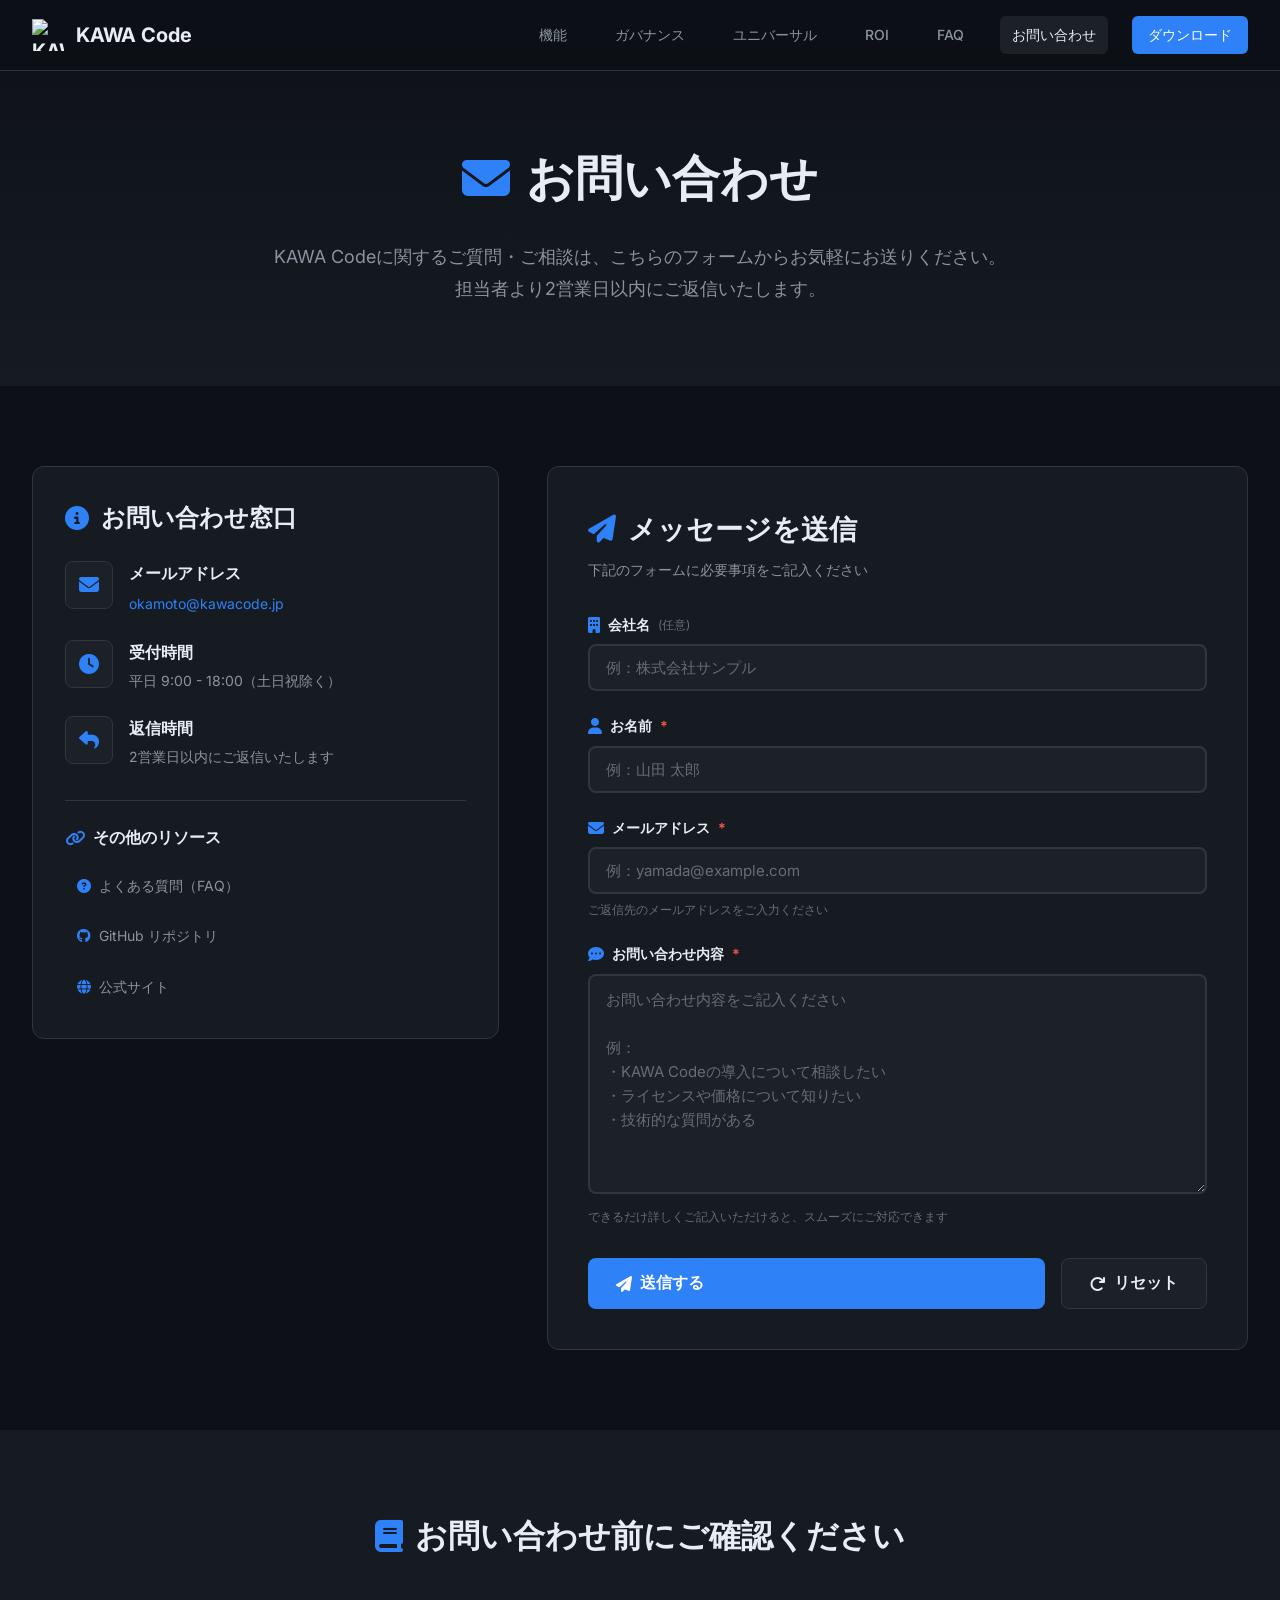
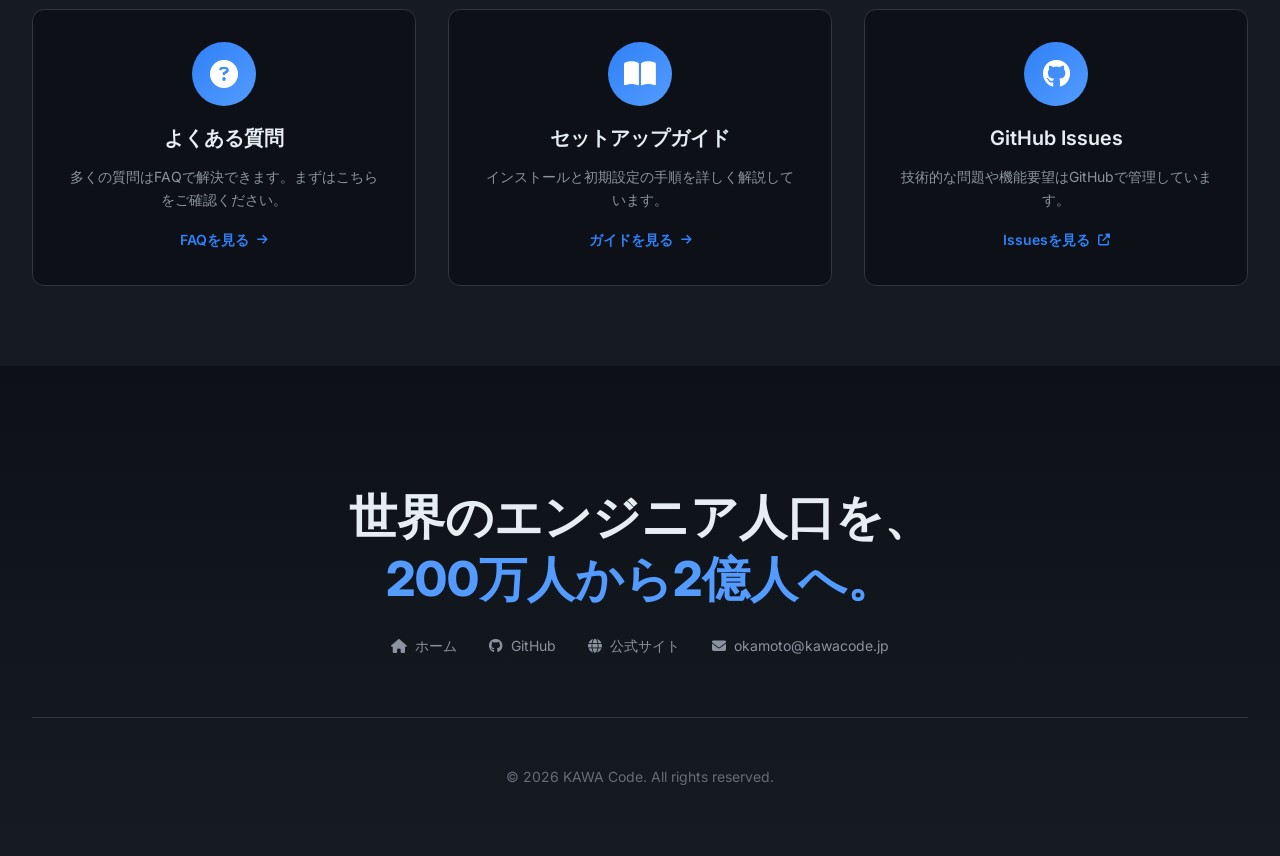
==== contact.html @ d6986dcb "initial commit" ====
<!DOCTYPE html>
<html lang="ja">
<head>
    <meta charset="UTF-8">
    <meta name="viewport" content="width=device-width, initial-scale=1.0">
    <meta name="description" content="KAWA Code お問い合わせ - ご質問・ご相談はこちらからお気軽にどうぞ">
    <title>お問い合わせ - KAWA Code</title>
    <link rel="preconnect" href="https://fonts.googleapis.com">
    <link rel="preconnect" href="https://fonts.gstatic.com" crossorigin>
    <link href="https://fonts.googleapis.com/css2?family=Inter:wght@300;400;500;600;700;800&family=JetBrains+Mono:wght@400;500;600&display=swap" rel="stylesheet">
    <link rel="stylesheet" href="https://cdn.jsdelivr.net/npm/@fortawesome/fontawesome-free@6.4.0/css/all.min.css">
    <link rel="stylesheet" href="css/style.css">
    <link rel="stylesheet" href="css/contact.css">
</head>
<body>
    <!-- Navigation -->
    <nav class="navbar">
        <div class="container">
            <a href="index.html" class="nav-brand">
                <img src="images/kawa-logo.png" alt="KAWA Code Logo" class="nav-logo">
                <span>KAWA Code</span>
            </a>
            <div class="nav-links">
                <a href="index.html#features">機能</a>
                <a href="index.html#governance">ガバナンス</a>
                <a href="index.html#universal">ユニバーサル</a>
                <a href="index.html#roi">ROI</a>
                <a href="index.html#faq">FAQ</a>
                <a href="contact.html" class="active">お問い合わせ</a>
                <a href="index.html#download" class="btn-download-nav">ダウンロード</a>
            </div>
        </div>
    </nav>

    <!-- Contact Hero Section -->
    <section class="contact-hero">
        <div class="container">
            <div class="contact-hero-content fade-in">
                <h1 class="contact-title">
                    <i class="fas fa-envelope"></i>
                    お問い合わせ
                </h1>
                <p class="contact-subtitle">
                    KAWA Codeに関するご質問・ご相談は、こちらのフォームからお気軽にお送りください。<br>
                    担当者より2営業日以内にご返信いたします。
                </p>
            </div>
        </div>
    </section>

    <!-- Contact Form Section -->
    <section class="contact-form-section">
        <div class="container">
            <div class="contact-content">
                <!-- Contact Information -->
                <div class="contact-info fade-in">
                    <h2><i class="fas fa-info-circle"></i> お問い合わせ窓口</h2>
                    <div class="info-items">
                        <div class="info-item">
                            <div class="info-icon">
                                <i class="fas fa-envelope"></i>
                            </div>
                            <div class="info-text">
                                <h3>メールアドレス</h3>
                                <a href="mailto:okamoto@kawacode.jp">okamoto@kawacode.jp</a>
                            </div>
                        </div>
                        <div class="info-item">
                            <div class="info-icon">
                                <i class="fas fa-clock"></i>
                            </div>
                            <div class="info-text">
                                <h3>受付時間</h3>
                                <p>平日 9:00 - 18:00（土日祝除く）</p>
                            </div>
                        </div>
                        <div class="info-item">
                            <div class="info-icon">
                                <i class="fas fa-reply"></i>
                            </div>
                            <div class="info-text">
                                <h3>返信時間</h3>
                                <p>2営業日以内にご返信いたします</p>
                            </div>
                        </div>
                    </div>

                    <div class="contact-links">
                        <h3><i class="fas fa-link"></i> その他のリソース</h3>
                        <ul>
                            <li>
                                <a href="index.html#faq">
                                    <i class="fas fa-question-circle"></i>
                                    よくある質問（FAQ）
                                </a>
                            </li>
                            <li>
                                <a href="https://github.com/CodeAwareness/kawa.vscode" target="_blank">
                                    <i class="fab fa-github"></i>
                                    GitHub リポジトリ
                                </a>
                            </li>
                            <li>
                                <a href="https://codeawareness.com" target="_blank">
                                    <i class="fas fa-globe"></i>
                                    公式サイト
                                </a>
                            </li>
                        </ul>
                    </div>
                </div>

                <!-- Contact Form -->
                <div class="contact-form-wrapper fade-in">
                    <form id="contactForm" class="contact-form">
                        <!-- Access Key (Web3Forms) - このキーは実際には機能しません -->
                        <!-- 注意: 実際に使用する場合は、Web3Forms (https://web3forms.com/) でアカウントを作成し、
                             アクセスキーを取得して、下記の value に設定してください -->
                        <input type="hidden" name="access_key" value="YOUR_WEB3FORMS_ACCESS_KEY">
                        
                        <!-- Redirect URL (送信後のリダイレクト先) -->
                        <input type="hidden" name="redirect" value="https://your-domain.com/thank-you.html">
                        
                        <!-- Email Recipient (カスタムメールアドレス) -->
                        <input type="hidden" name="email" value="okamoto@kawacode.jp">
                        
                        <!-- Bot Prevention -->
                        <input type="checkbox" name="botcheck" class="hidden" style="display: none;">

                        <div class="form-header">
                            <h2><i class="fas fa-paper-plane"></i> メッセージを送信</h2>
                            <p>下記のフォームに必要事項をご記入ください</p>
                        </div>

                        <div class="form-group">
                            <label for="company">
                                <i class="fas fa-building"></i>
                                会社名
                                <span class="optional">(任意)</span>
                            </label>
                            <input 
                                type="text" 
                                id="company" 
                                name="company" 
                                placeholder="例：株式会社サンプル"
                                class="form-input"
                            >
                        </div>

                        <div class="form-group">
                            <label for="name">
                                <i class="fas fa-user"></i>
                                お名前
                                <span class="required">*</span>
                            </label>
                            <input 
                                type="text" 
                                id="name" 
                                name="name" 
                                placeholder="例：山田 太郎"
                                class="form-input"
                                required
                            >
                        </div>

                        <div class="form-group">
                            <label for="email">
                                <i class="fas fa-envelope"></i>
                                メールアドレス
                                <span class="required">*</span>
                            </label>
                            <input 
                                type="email" 
                                id="emailInput" 
                                name="from_email" 
                                placeholder="例：yamada@example.com"
                                class="form-input"
                                required
                            >
                            <small class="form-help">ご返信先のメールアドレスをご入力ください</small>
                        </div>

                        <div class="form-group">
                            <label for="message">
                                <i class="fas fa-comment-dots"></i>
                                お問い合わせ内容
                                <span class="required">*</span>
                            </label>
                            <textarea 
                                id="message" 
                                name="message" 
                                rows="8" 
                                placeholder="お問い合わせ内容をご記入ください&#10;&#10;例：&#10;・KAWA Codeの導入について相談したい&#10;・ライセンスや価格について知りたい&#10;・技術的な質問がある"
                                class="form-input form-textarea"
                                required
                            ></textarea>
                            <small class="form-help">できるだけ詳しくご記入いただけると、スムーズにご対応できます</small>
                        </div>

                        <div class="form-actions">
                            <button type="submit" class="btn btn-primary btn-submit" id="submitBtn">
                                <i class="fas fa-paper-plane"></i>
                                送信する
                            </button>
                            <button type="reset" class="btn btn-secondary">
                                <i class="fas fa-redo"></i>
                                リセット
                            </button>
                        </div>

                        <div id="formMessage" class="form-message"></div>
                    </form>
                </div>
            </div>
        </div>
    </section>

    <!-- Additional Resources Section -->
    <section class="resources-section">
        <div class="container">
            <div class="resources-content fade-in">
                <h2><i class="fas fa-book"></i> お問い合わせ前にご確認ください</h2>
                <div class="resources-grid">
                    <div class="resource-card">
                        <div class="resource-icon">
                            <i class="fas fa-question-circle"></i>
                        </div>
                        <h3>よくある質問</h3>
                        <p>多くの質問はFAQで解決できます。まずはこちらをご確認ください。</p>
                        <a href="index.html#faq" class="resource-link">
                            FAQを見る
                            <i class="fas fa-arrow-right"></i>
                        </a>
                    </div>
                    <div class="resource-card">
                        <div class="resource-icon">
                            <i class="fas fa-book-open"></i>
                        </div>
                        <h3>セットアップガイド</h3>
                        <p>インストールと初期設定の手順を詳しく解説しています。</p>
                        <a href="index.html#faq" class="resource-link">
                            ガイドを見る
                            <i class="fas fa-arrow-right"></i>
                        </a>
                    </div>
                    <div class="resource-card">
                        <div class="resource-icon">
                            <i class="fab fa-github"></i>
                        </div>
                        <h3>GitHub Issues</h3>
                        <p>技術的な問題や機能要望はGitHubで管理しています。</p>
                        <a href="https://github.com/CodeAwareness/kawa.vscode/issues" target="_blank" class="resource-link">
                            Issuesを見る
                            <i class="fas fa-external-link-alt"></i>
                        </a>
                    </div>
                </div>
            </div>
        </div>
    </section>

    <!-- Footer -->
    <footer class="footer">
        <div class="container">
            <div class="footer-content">
                <h2 class="footer-title">
                    世界のエンジニア人口を、<br>
                    <span class="highlight">200万人から2億人へ。</span>
                </h2>
                <div class="footer-links">
                    <a href="index.html">
                        <i class="fas fa-home"></i>
                        ホーム
                    </a>
                    <a href="https://github.com/CodeAwareness/kawa.vscode" target="_blank">
                        <i class="fab fa-github"></i>
                        GitHub
                    </a>
                    <a href="https://codeawareness.com" target="_blank">
                        <i class="fas fa-globe"></i>
                        公式サイト
                    </a>
                    <a href="mailto:okamoto@kawacode.jp">
                        <i class="fas fa-envelope"></i>
                        okamoto@kawacode.jp
                    </a>
                </div>
            </div>
            <div class="footer-bottom">
                <p>&copy; 2026 KAWA Code. All rights reserved.</p>
            </div>
        </div>
    </footer>

    <script src="js/main.js"></script>
    <script src="js/contact.js"></script>
</body>
</html>
---- css/style.css ----
/* ===================================
   KAWA Code - GitHub-inspired Design
   =================================== */

/* CSS Variables */
:root {
    /* Colors - GitHub Dark Theme */
    --color-bg-primary: #0D1117;
    --color-bg-secondary: #161B22;
    --color-bg-tertiary: #1C2128;
    --color-bg-elevated: #21262D;
    
    /* Kawa Code Brand Colors */
    --color-kawa-blue: #2F81F7;
    --color-kawa-blue-light: #539BFF;
    --color-kawa-blue-dark: #1F6FEB;
    --color-kawa-green: #3FB950;
    --color-kawa-green-light: #56D364;
    
    /* Text Colors */
    --color-text-primary: #E6EDF3;
    --color-text-secondary: #8B949E;
    --color-text-tertiary: #656D76;
    
    /* Accent Colors */
    --color-accent-danger: #F85149;
    --color-accent-warning: #D29922;
    --color-accent-success: #3FB950;
    
    /* Border Colors */
    --color-border-default: #30363D;
    --color-border-muted: #21262D;
    
    /* Shadows */
    --shadow-sm: 0 1px 0 rgba(27, 31, 36, 0.04);
    --shadow-md: 0 3px 6px rgba(0, 0, 0, 0.15);
    --shadow-lg: 0 8px 24px rgba(0, 0, 0, 0.2);
    --shadow-xl: 0 16px 48px rgba(0, 0, 0, 0.3);
    
    /* Typography */
    --font-family-base: 'Inter', -apple-system, BlinkMacSystemFont, 'Segoe UI', 'Helvetica', 'Arial', sans-serif;
    --font-family-mono: 'JetBrains Mono', 'Courier New', monospace;
    
    /* Spacing */
    --spacing-unit: 8px;
    
    /* Transitions */
    --transition-base: all 0.3s cubic-bezier(0.4, 0, 0.2, 1);
}

/* ===================================
   Base Styles
   =================================== */

* {
    margin: 0;
    padding: 0;
    box-sizing: border-box;
}

html {
    scroll-behavior: smooth;
}

body {
    font-family: var(--font-family-base);
    background-color: var(--color-bg-primary);
    color: var(--color-text-primary);
    line-height: 1.6;
    font-size: 16px;
    overflow-x: hidden;
}

.container {
    max-width: 1280px;
    margin: 0 auto;
    padding: 0 32px;
}

/* ===================================
   Navigation Bar
   =================================== */

.navbar {
    position: fixed;
    top: 0;
    left: 0;
    right: 0;
    background-color: rgba(13, 17, 23, 0.95);
    backdrop-filter: blur(10px);
    border-bottom: 1px solid var(--color-border-default);
    padding: 16px 0;
    z-index: 1000;
    transition: var(--transition-base);
}

.navbar .container {
    display: flex;
    justify-content: space-between;
    align-items: center;
}

.nav-brand {
    display: flex;
    align-items: center;
    gap: 12px;
    font-size: 20px;
    font-weight: 700;
    color: var(--color-text-primary);
    text-decoration: none;
    transition: var(--transition-base);
}

.nav-brand:hover {
    opacity: 0.8;
}

.nav-logo {
    width: 32px;
    height: 32px;
    object-fit: contain;
}

.nav-brand i {
    color: var(--color-kawa-blue);
    font-size: 24px;
}

.nav-links {
    display: flex;
    align-items: center;
    gap: 24px;
}

.nav-links a {
    color: var(--color-text-secondary);
    text-decoration: none;
    font-weight: 500;
    font-size: 14px;
    transition: var(--transition-base);
    padding: 8px 12px;
    border-radius: 6px;
}

.nav-links a:hover {
    color: var(--color-text-primary);
    background-color: var(--color-bg-tertiary);
}

.btn-download-nav {
    background-color: var(--color-kawa-blue) !important;
    color: white !important;
    padding: 8px 16px !important;
    border-radius: 6px;
}

.btn-download-nav:hover {
    background-color: var(--color-kawa-blue-light) !important;
}

/* ===================================
   Hero Section
   =================================== */

.hero {
    padding: 160px 0 120px;
    text-align: center;
}

.hero-content {
    max-width: 900px;
    margin: 0 auto;
}

.hero-logo {
    margin-bottom: 32px;
    display: flex;
    justify-content: center;
}

.hero-logo img {
    width: 120px;
    height: 120px;
    object-fit: contain;
    animation: fadeInScale 0.8s ease-out;
}

@keyframes fadeInScale {
    from {
        opacity: 0;
        transform: scale(0.8);
    }
    to {
        opacity: 1;
        transform: scale(1);
    }
}

.hero-title {
    font-size: 56px;
    font-weight: 800;
    line-height: 1.2;
    margin-bottom: 32px;
    letter-spacing: -0.02em;
}

.highlight {
    color: var(--color-kawa-blue-light);
    position: relative;
    display: inline-block;
}

.highlight-green {
    color: var(--color-kawa-green-light);
    font-weight: 600;
}

.hero-subtitle {
    font-size: 18px;
    line-height: 1.8;
    color: var(--color-text-secondary);
    margin-bottom: 48px;
}

.hero-subtitle strong {
    color: var(--color-text-primary);
    font-weight: 600;
}

.hero-cta {
    display: flex;
    justify-content: center;
    gap: 16px;
    margin-bottom: 64px;
    flex-wrap: wrap;
}

.btn {
    display: inline-flex;
    align-items: center;
    gap: 8px;
    padding: 14px 28px;
    border-radius: 8px;
    font-size: 16px;
    font-weight: 600;
    text-decoration: none;
    transition: var(--transition-base);
    cursor: pointer;
    border: none;
}

.btn-primary {
    background-color: var(--color-kawa-blue);
    color: white;
    box-shadow: 0 0 0 0 rgba(47, 129, 247, 0.4);
}

.btn-primary:hover {
    background-color: var(--color-kawa-blue-light);
    transform: translateY(-2px);
    box-shadow: 0 8px 16px rgba(47, 129, 247, 0.3);
}

.btn-secondary {
    background-color: var(--color-bg-tertiary);
    color: var(--color-text-primary);
    border: 1px solid var(--color-border-default);
}

.btn-secondary:hover {
    background-color: var(--color-bg-elevated);
    border-color: var(--color-text-tertiary);
}

.btn-large {
    padding: 16px 32px;
    font-size: 18px;
}

.hero-stats {
    display: flex;
    justify-content: center;
    gap: 64px;
    flex-wrap: wrap;
}

.stat-item {
    text-align: center;
}

.stat-number {
    font-size: 48px;
    font-weight: 800;
    color: var(--color-kawa-blue-light);
    margin-bottom: 8px;
}

.stat-label {
    font-size: 14px;
    color: var(--color-text-secondary);
}

/* ===================================
   Section Divider
   =================================== */

.section-divider {
    border: none;
    height: 1px;
    background: linear-gradient(
        90deg,
        transparent,
        var(--color-border-default) 50%,
        transparent
    );
    margin: 80px 0;
}

/* ===================================
   Common Section Styles
   =================================== */

section {
    padding: 80px 0;
}

.section-header {
    text-align: center;
    margin-bottom: 64px;
}

.section-title {
    font-size: 42px;
    font-weight: 800;
    margin-bottom: 24px;
    display: flex;
    align-items: center;
    justify-content: center;
    gap: 16px;
}

.section-title i {
    color: var(--color-kawa-blue);
}

.section-subtitle {
    font-size: 18px;
    line-height: 1.8;
    color: var(--color-text-secondary);
    max-width: 800px;
    margin: 0 auto;
}

.section-subtitle strong {
    color: var(--color-text-primary);
}

/* ===================================
   Governance Section
   =================================== */

.problem-solution {
    display: grid;
    grid-template-columns: repeat(auto-fit, minmax(400px, 1fr));
    gap: 32px;
    margin-bottom: 64px;
}

.problem-card,
.solution-card {
    background-color: var(--color-bg-secondary);
    border: 1px solid var(--color-border-default);
    border-radius: 12px;
    padding: 32px;
}

.card-header {
    display: flex;
    align-items: center;
    gap: 12px;
    margin-bottom: 24px;
}

.card-header i {
    font-size: 28px;
}

.problem-card .card-header i {
    color: var(--color-accent-danger);
}

.solution-card .card-header i {
    color: var(--color-kawa-green);
}

.card-header h3 {
    font-size: 24px;
    font-weight: 700;
}

.problem-list {
    list-style: none;
}

.problem-list li {
    padding: 12px 0;
    display: flex;
    align-items: center;
    gap: 12px;
    color: var(--color-text-secondary);
    border-bottom: 1px solid var(--color-border-muted);
}

.problem-list li:last-child {
    border-bottom: none;
}

.problem-list i {
    color: var(--color-accent-danger);
    font-size: 18px;
}

.solution-features {
    display: flex;
    flex-direction: column;
    gap: 24px;
}

.feature-item {
    display: flex;
    gap: 16px;
}

.feature-icon {
    flex-shrink: 0;
    width: 48px;
    height: 48px;
    background-color: var(--color-bg-tertiary);
    border: 1px solid var(--color-border-default);
    border-radius: 8px;
    display: flex;
    align-items: center;
    justify-content: center;
    color: var(--color-kawa-blue);
    font-size: 20px;
}

.feature-content h4 {
    font-size: 18px;
    font-weight: 600;
    margin-bottom: 8px;
    color: var(--color-text-primary);
}

.feature-content p {
    color: var(--color-text-secondary);
    line-height: 1.6;
}

/* Audit Visualization */

.audit-visualization {
    max-width: 800px;
    margin: 0 auto;
}

.code-audit {
    background-color: var(--color-bg-secondary);
    border: 1px solid var(--color-border-default);
    border-radius: 12px;
    overflow: hidden;
}

.audit-header {
    background-color: var(--color-bg-tertiary);
    padding: 16px 24px;
    display: flex;
    justify-content: space-between;
    align-items: center;
    border-bottom: 1px solid var(--color-border-default);
}

.audit-badge {
    background-color: var(--color-kawa-blue);
    color: white;
    padding: 4px 12px;
    border-radius: 12px;
    font-size: 12px;
    font-weight: 600;
}

.audit-timestamp {
    font-family: var(--font-family-mono);
    font-size: 12px;
    color: var(--color-text-tertiary);
}

.audit-body {
    padding: 24px;
}

.audit-row {
    display: flex;
    padding: 12px 0;
    border-bottom: 1px solid var(--color-border-muted);
}

.audit-row:last-child {
    border-bottom: none;
}

.audit-key {
    flex: 0 0 140px;
    font-weight: 600;
    color: var(--color-text-tertiary);
    font-size: 14px;
}

.audit-value {
    flex: 1;
    color: var(--color-text-primary);
    font-family: var(--font-family-mono);
    font-size: 14px;
}

.audit-status {
    display: inline-flex;
    align-items: center;
    gap: 6px;
    padding: 4px 12px;
    border-radius: 12px;
    font-size: 14px;
    font-weight: 600;
}

.audit-status.approved {
    background-color: rgba(63, 185, 80, 0.15);
    color: var(--color-kawa-green);
}

/* ===================================
   Universal Programming Section
   =================================== */

.universal-concept {
    margin-bottom: 64px;
}

.concept-diagram {
    display: flex;
    justify-content: center;
    align-items: center;
    gap: 32px;
    flex-wrap: wrap;
    padding: 48px 0;
}

.concept-step {
    text-align: center;
    flex: 0 0 200px;
}

.step-icon {
    width: 80px;
    height: 80px;
    margin: 0 auto 16px;
    background: linear-gradient(135deg, var(--color-kawa-blue), var(--color-kawa-blue-light));
    border-radius: 50%;
    display: flex;
    align-items: center;
    justify-content: center;
    font-size: 32px;
    color: white;
    box-shadow: 0 8px 16px rgba(47, 129, 247, 0.3);
}

.concept-step h4 {
    font-size: 18px;
    font-weight: 600;
    margin-bottom: 8px;
}

.concept-step p {
    font-size: 14px;
    color: var(--color-text-secondary);
}

.concept-arrow {
    color: var(--color-kawa-blue);
    font-size: 32px;
}

/* Code Split View */

.code-split-view {
    background-color: var(--color-bg-secondary);
    border: 1px solid var(--color-border-default);
    border-radius: 12px;
    padding: 32px;
}

.split-view-title {
    font-size: 24px;
    font-weight: 700;
    margin-bottom: 24px;
    display: flex;
    align-items: center;
    gap: 12px;
}

.split-view-title i {
    color: var(--color-kawa-blue);
}

.split-container {
    display: grid;
    grid-template-columns: repeat(auto-fit, minmax(400px, 1fr));
    gap: 24px;
    margin-bottom: 24px;
}

.split-pane {
    background-color: var(--color-bg-tertiary);
    border: 1px solid var(--color-border-default);
    border-radius: 8px;
    overflow: hidden;
}

.pane-header {
    background-color: var(--color-bg-elevated);
    padding: 12px 16px;
    display: flex;
    justify-content: space-between;
    align-items: center;
    border-bottom: 1px solid var(--color-border-default);
}

.pane-title {
    font-size: 14px;
    font-weight: 600;
    display: flex;
    align-items: center;
    gap: 8px;
}

.split-left .pane-title {
    color: var(--color-kawa-green);
}

.split-right .pane-title {
    color: var(--color-kawa-blue);
}

.pane-label {
    font-size: 12px;
    color: var(--color-text-tertiary);
    font-family: var(--font-family-mono);
}

.code-block {
    margin: 0;
    padding: 16px;
    overflow-x: auto;
}

.code-block code {
    font-family: var(--font-family-mono);
    font-size: 13px;
    line-height: 1.6;
    color: var(--color-text-primary);
}

.split-benefits {
    display: flex;
    justify-content: center;
    gap: 32px;
    flex-wrap: wrap;
    padding: 24px;
    background-color: var(--color-bg-tertiary);
    border-radius: 8px;
}

.benefit-item {
    display: flex;
    align-items: center;
    gap: 8px;
    color: var(--color-text-secondary);
}

.benefit-item i {
    color: var(--color-kawa-green);
    font-size: 18px;
}

.benefit-item strong {
    color: var(--color-kawa-green-light);
}

/* ===================================
   Collaboration Section
   =================================== */

.collaboration-features {
    display: flex;
    flex-direction: column;
    gap: 48px;
}

.collab-feature {
    display: grid;
    grid-template-columns: repeat(auto-fit, minmax(300px, 1fr));
    gap: 32px;
    align-items: center;
}

.feature-visual {
    background-color: var(--color-bg-secondary);
    border: 1px solid var(--color-border-default);
    border-radius: 12px;
    padding: 48px;
    display: flex;
    align-items: center;
    justify-content: center;
}

/* Conflict Detection Visual */

.conflict-detection {
    display: flex;
    align-items: center;
    gap: 24px;
}

.dev-icon {
    display: flex;
    flex-direction: column;
    align-items: center;
    gap: 8px;
}

.dev-icon i {
    width: 60px;
    height: 60px;
    background: linear-gradient(135deg, var(--color-kawa-blue), var(--color-kawa-blue-light));
    border-radius: 50%;
    display: flex;
    align-items: center;
    justify-content: center;
    font-size: 24px;
    color: white;
}

.dev-icon span {
    font-size: 12px;
    color: var(--color-text-secondary);
}

.conflict-alert {
    display: flex;
    flex-direction: column;
    align-items: center;
    gap: 8px;
    animation: pulse 2s infinite;
}

.conflict-alert i {
    font-size: 32px;
    color: var(--color-accent-warning);
}

.conflict-alert span {
    font-size: 12px;
    color: var(--color-accent-warning);
    font-weight: 600;
}

@keyframes pulse {
    0%, 100% {
        opacity: 1;
        transform: scale(1);
    }
    50% {
        opacity: 0.8;
        transform: scale(1.05);
    }
}

/* P2P Sync Visual */

.p2p-sync {
    display: flex;
    align-items: center;
    gap: 32px;
}

.sync-node i {
    font-size: 48px;
    color: var(--color-kawa-blue);
}

.sync-line {
    display: flex;
    flex-direction: column;
    align-items: center;
    gap: 8px;
    position: relative;
}

.sync-line::before {
    content: '';
    position: absolute;
    top: 50%;
    left: -32px;
    right: -32px;
    height: 2px;
    background: linear-gradient(90deg, var(--color-kawa-blue), var(--color-kawa-green));
    z-index: -1;
}

.sync-line i {
    font-size: 24px;
    color: var(--color-kawa-green);
}

.sync-line span {
    font-size: 11px;
    color: var(--color-text-tertiary);
    font-weight: 600;
}

.feature-description h3 {
    font-size: 28px;
    font-weight: 700;
    margin-bottom: 16px;
    display: flex;
    align-items: center;
    gap: 12px;
}

.feature-description h3 i {
    color: var(--color-kawa-blue);
}

.feature-description p {
    font-size: 16px;
    line-height: 1.8;
    color: var(--color-text-secondary);
}

.feature-description strong {
    color: var(--color-text-primary);
    font-weight: 600;
}

/* ===================================
   ROI Section
   =================================== */

.roi-calculator {
    background-color: var(--color-bg-secondary);
    border: 1px solid var(--color-border-default);
    border-radius: 12px;
    padding: 48px;
    margin-bottom: 64px;
}

.calculator-inputs {
    margin-bottom: 48px;
}

.calculator-inputs h3 {
    font-size: 24px;
    font-weight: 700;
    margin-bottom: 24px;
    display: flex;
    align-items: center;
    gap: 12px;
}

.calculator-inputs h3 i {
    color: var(--color-kawa-blue);
}

.input-group {
    margin-bottom: 24px;
}

.input-group label {
    display: block;
    font-size: 14px;
    font-weight: 600;
    margin-bottom: 8px;
    color: var(--color-text-secondary);
}

.input-group input {
    width: 100%;
    max-width: 400px;
    padding: 12px 16px;
    background-color: var(--color-bg-tertiary);
    border: 1px solid var(--color-border-default);
    border-radius: 6px;
    color: var(--color-text-primary);
    font-size: 16px;
    font-family: var(--font-family-base);
    transition: var(--transition-base);
}

.input-group input:focus {
    outline: none;
    border-color: var(--color-kawa-blue);
    box-shadow: 0 0 0 3px rgba(47, 129, 247, 0.1);
}

#calculateBtn {
    margin-top: 24px;
}

.calculator-results {
    display: flex;
    align-items: center;
    justify-content: center;
    gap: 32px;
    flex-wrap: wrap;
    margin-bottom: 48px;
}

.result-card {
    flex: 1;
    min-width: 280px;
    background-color: var(--color-bg-tertiary);
    border: 2px solid var(--color-border-default);
    border-radius: 12px;
    padding: 32px;
    text-align: center;
}

.result-card.current {
    border-color: var(--color-accent-danger);
}

.result-card.improved {
    border-color: var(--color-kawa-green);
}

.result-card h4 {
    font-size: 16px;
    font-weight: 600;
    margin-bottom: 16px;
    display: flex;
    align-items: center;
    justify-content: center;
    gap: 8px;
}

.result-card.current h4 {
    color: var(--color-accent-danger);
}

.result-card.improved h4 {
    color: var(--color-kawa-green);
}

.result-amount {
    font-size: 36px;
    font-weight: 800;
    margin-bottom: 12px;
    font-family: var(--font-family-mono);
}

.result-card.current .result-amount {
    color: var(--color-accent-danger);
}

.result-card.improved .result-amount.saving {
    color: var(--color-kawa-green);
}

.result-label {
    font-size: 14px;
    color: var(--color-text-secondary);
    margin-bottom: 16px;
}

.result-detail {
    padding-top: 16px;
    border-top: 1px solid var(--color-border-default);
    font-size: 14px;
    color: var(--color-text-secondary);
}

.result-detail strong {
    color: var(--color-text-primary);
    font-weight: 600;
}

.result-arrow {
    display: flex;
    flex-direction: column;
    align-items: center;
    gap: 8px;
    color: var(--color-kawa-blue);
}

.result-arrow i {
    font-size: 32px;
}

.result-arrow span {
    font-size: 12px;
    font-weight: 600;
}

.roi-summary {
    display: grid;
    grid-template-columns: repeat(auto-fit, minmax(250px, 1fr));
    gap: 24px;
    padding: 32px;
    background-color: var(--color-bg-tertiary);
    border-radius: 12px;
}

.summary-item {
    display: flex;
    gap: 16px;
    align-items: flex-start;
}

.summary-item i {
    font-size: 32px;
    color: var(--color-kawa-blue);
    margin-top: 4px;
}

.summary-item strong {
    display: block;
    font-size: 16px;
    font-weight: 600;
    margin-bottom: 4px;
    color: var(--color-text-primary);
}

.summary-item p {
    font-size: 14px;
    color: var(--color-text-secondary);
}

.summary-item span {
    color: var(--color-kawa-green-light);
    font-weight: 700;
}

/* Case Study */

.case-study {
    background-color: var(--color-bg-secondary);
    border: 1px solid var(--color-border-default);
    border-radius: 12px;
    padding: 48px;
}

.case-study h3 {
    font-size: 24px;
    font-weight: 700;
    margin-bottom: 32px;
    display: flex;
    align-items: center;
    gap: 12px;
}

.case-study h3 i {
    color: var(--color-kawa-blue);
}

.case-details {
    display: flex;
    flex-direction: column;
    gap: 32px;
}

.case-item {
    display: flex;
    gap: 24px;
    align-items: flex-start;
}

.case-icon {
    flex-shrink: 0;
    width: 60px;
    height: 60px;
    border-radius: 50%;
    display: flex;
    align-items: center;
    justify-content: center;
    font-size: 28px;
}

.case-icon.loss {
    background-color: rgba(248, 81, 73, 0.15);
    color: var(--color-accent-danger);
}

.case-icon.gain {
    background-color: rgba(63, 185, 80, 0.15);
    color: var(--color-kawa-green);
}

.case-content h4 {
    font-size: 20px;
    font-weight: 600;
    margin-bottom: 8px;
}

.case-content p {
    font-size: 16px;
    line-height: 1.6;
    color: var(--color-text-secondary);
}

.case-content strong {
    color: var(--color-text-primary);
    font-weight: 700;
}

/* ===================================
   FAQ Section
   =================================== */

.setup-guide,
.faq-list {
    background-color: var(--color-bg-secondary);
    border: 1px solid var(--color-border-default);
    border-radius: 12px;
    padding: 48px;
    margin-bottom: 32px;
}

.setup-guide h3,
.faq-list h3 {
    font-size: 28px;
    font-weight: 700;
    margin-bottom: 32px;
    display: flex;
    align-items: center;
    gap: 12px;
}

.setup-guide h3 i,
.faq-list h3 i {
    color: var(--color-kawa-blue);
}

.setup-steps {
    display: flex;
    flex-direction: column;
    gap: 32px;
}

.setup-step {
    display: flex;
    gap: 24px;
    align-items: flex-start;
}

.step-number {
    flex-shrink: 0;
    width: 48px;
    height: 48px;
    background: linear-gradient(135deg, var(--color-kawa-blue), var(--color-kawa-blue-light));
    border-radius: 50%;
    display: flex;
    align-items: center;
    justify-content: center;
    font-size: 20px;
    font-weight: 700;
    color: white;
}

.step-content h4 {
    font-size: 20px;
    font-weight: 600;
    margin-bottom: 8px;
}

.step-content p {
    font-size: 16px;
    line-height: 1.6;
    color: var(--color-text-secondary);
    margin-bottom: 16px;
}

.download-links {
    display: flex;
    flex-direction: column;
    gap: 12px;
}

.download-link {
    display: inline-flex;
    align-items: center;
    gap: 8px;
    padding: 12px 16px;
    background-color: var(--color-bg-tertiary);
    border: 1px solid var(--color-border-default);
    border-radius: 6px;
    color: var(--color-text-primary);
    text-decoration: none;
    transition: var(--transition-base);
    font-family: var(--font-family-mono);
    font-size: 14px;
}

.download-link:hover {
    background-color: var(--color-bg-elevated);
    border-color: var(--color-kawa-blue);
}

.download-link i {
    color: var(--color-kawa-blue);
}

.link-external {
    display: inline-flex;
    align-items: center;
    gap: 8px;
    color: var(--color-kawa-blue);
    text-decoration: none;
    font-weight: 500;
    transition: var(--transition-base);
}

.link-external:hover {
    color: var(--color-kawa-blue-light);
}

/* FAQ Items */

.faq-items {
    display: flex;
    flex-direction: column;
    gap: 16px;
}

.faq-item {
    background-color: var(--color-bg-tertiary);
    border: 1px solid var(--color-border-default);
    border-radius: 8px;
    overflow: hidden;
    transition: var(--transition-base);
}

.faq-item:hover {
    border-color: var(--color-kawa-blue);
}

.faq-question {
    padding: 20px 24px;
    cursor: pointer;
    display: flex;
    align-items: center;
    gap: 12px;
    user-select: none;
}

.faq-question i {
    color: var(--color-kawa-blue);
    font-size: 14px;
    transition: var(--transition-base);
}

.faq-item.active .faq-question i {
    transform: rotate(90deg);
}

.faq-question h4 {
    font-size: 18px;
    font-weight: 600;
    flex: 1;
}

.faq-answer {
    max-height: 0;
    overflow: hidden;
    transition: max-height 0.3s ease-out;
}

.faq-item.active .faq-answer {
    max-height: 500px;
}

.faq-answer p {
    padding: 0 24px 20px 48px;
    color: var(--color-text-secondary);
    line-height: 1.8;
}

/* ===================================
   Footer
   =================================== */

.footer {
    padding: 120px 0 60px;
    text-align: center;
    background: linear-gradient(180deg, var(--color-bg-primary) 0%, var(--color-bg-secondary) 100%);
}

.footer-content {
    max-width: 800px;
    margin: 0 auto 60px;
}

.footer-title {
    font-size: 48px;
    font-weight: 800;
    line-height: 1.3;
    margin-bottom: 24px;
}

.footer-subtitle {
    font-size: 18px;
    line-height: 1.8;
    color: var(--color-text-secondary);
    margin-bottom: 48px;
}

.footer-downloads {
    display: flex;
    justify-content: center;
    gap: 16px;
    margin-bottom: 32px;
    flex-wrap: wrap;
}

.footer-links {
    display: flex;
    justify-content: center;
    gap: 32px;
    flex-wrap: wrap;
}

.footer-links a {
    display: inline-flex;
    align-items: center;
    gap: 8px;
    color: var(--color-text-secondary);
    text-decoration: none;
    font-size: 14px;
    transition: var(--transition-base);
}

.footer-links a:hover {
    color: var(--color-kawa-blue);
}

.footer-bottom {
    padding-top: 48px;
    border-top: 1px solid var(--color-border-default);
}

.footer-bottom p {
    color: var(--color-text-tertiary);
    font-size: 14px;
    margin-bottom: 8px;
}

.footer-note {
    display: flex;
    align-items: center;
    justify-content: center;
    gap: 8px;
    margin-top: 16px !important;
}

.footer-note i {
    color: var(--color-kawa-blue);
}

/* ===================================
   Animations
   =================================== */

.fade-in {
    opacity: 0;
    transform: translateY(30px);
    transition: opacity 0.6s ease-out, transform 0.6s ease-out;
}

.fade-in.visible {
    opacity: 1;
    transform: translateY(0);
}

/* ===================================
   Responsive Design
   =================================== */

@media (max-width: 1024px) {
    .hero-title {
        font-size: 44px;
    }
    
    .section-title {
        font-size: 36px;
    }
    
    .split-container {
        grid-template-columns: 1fr;
    }
}

@media (max-width: 768px) {
    .nav-links {
        display: none;
    }
    
    .nav-logo {
        width: 28px;
        height: 28px;
    }
    
    .hero {
        padding: 120px 0 80px;
    }
    
    .hero-logo img {
        width: 80px;
        height: 80px;
    }
    
    .hero-title {
        font-size: 36px;
    }
    
    .hero-subtitle {
        font-size: 16px;
    }
    
    .hero-cta {
        flex-direction: column;
    }
    
    .hero-stats {
        gap: 32px;
    }
    
    .stat-number {
        font-size: 36px;
    }
    
    .section-title {
        font-size: 28px;
        flex-direction: column;
    }
    
    .problem-solution {
        grid-template-columns: 1fr;
    }
    
    .concept-diagram {
        flex-direction: column;
    }
    
    .concept-arrow {
        transform: rotate(90deg);
    }
    
    .split-container {
        grid-template-columns: 1fr;
    }
    
    .collab-feature {
        grid-template-columns: 1fr;
    }
    
    .calculator-results {
        flex-direction: column;
    }
    
    .result-arrow {
        transform: rotate(90deg);
    }
    
    .footer-title {
        font-size: 32px;
    }
    
    .footer-downloads {
        flex-direction: column;
    }
}

@media (max-width: 480px) {
    .container {
        padding: 0 16px;
    }
    
    .nav-logo {
        width: 24px;
        height: 24px;
    }
    
    .hero-logo img {
        width: 64px;
        height: 64px;
    }
    
    .hero-title {
        font-size: 28px;
    }
    
    .stat-number {
        font-size: 28px;
    }
    
    .section-title {
        font-size: 24px;
    }
    
    .roi-calculator,
    .setup-guide,
    .faq-list,
    .case-study {
        padding: 24px;
    }
}
---- css/contact.css ----
/* ===================================
   Contact Page Specific Styles
   =================================== */

/* Contact Hero Section */
.contact-hero {
    padding: 140px 0 80px;
    text-align: center;
    background: linear-gradient(180deg, var(--color-bg-primary) 0%, var(--color-bg-secondary) 100%);
}

.contact-hero-content {
    max-width: 800px;
    margin: 0 auto;
}

.contact-hero .hero-logo {
    margin-bottom: 24px;
    display: flex;
    justify-content: center;
}

.contact-hero .hero-logo img {
    width: 100px;
    height: 100px;
    object-fit: contain;
    animation: fadeInScale 0.8s ease-out;
}

@keyframes fadeInScale {
    from {
        opacity: 0;
        transform: scale(0.8);
    }
    to {
        opacity: 1;
        transform: scale(1);
    }
}

.contact-title {
    font-size: 48px;
    font-weight: 800;
    margin-bottom: 24px;
    display: flex;
    align-items: center;
    justify-content: center;
    gap: 16px;
}

.contact-title i {
    color: var(--color-kawa-blue);
}

.contact-subtitle {
    font-size: 18px;
    line-height: 1.8;
    color: var(--color-text-secondary);
}

/* Contact Form Section */
.contact-form-section {
    padding: 80px 0;
}

.contact-content {
    display: grid;
    grid-template-columns: 1fr 1.5fr;
    gap: 48px;
    align-items: start;
}

/* Contact Information */
.contact-info {
    background-color: var(--color-bg-secondary);
    border: 1px solid var(--color-border-default);
    border-radius: 12px;
    padding: 32px;
    position: sticky;
    top: 100px;
}

.contact-info h2 {
    font-size: 24px;
    font-weight: 700;
    margin-bottom: 24px;
    display: flex;
    align-items: center;
    gap: 12px;
}

.contact-info h2 i {
    color: var(--color-kawa-blue);
}

.info-items {
    display: flex;
    flex-direction: column;
    gap: 24px;
    margin-bottom: 32px;
}

.info-item {
    display: flex;
    gap: 16px;
    align-items: flex-start;
}

.info-icon {
    flex-shrink: 0;
    width: 48px;
    height: 48px;
    background-color: var(--color-bg-tertiary);
    border: 1px solid var(--color-border-default);
    border-radius: 8px;
    display: flex;
    align-items: center;
    justify-content: center;
    color: var(--color-kawa-blue);
    font-size: 20px;
}

.info-text h3 {
    font-size: 16px;
    font-weight: 600;
    margin-bottom: 4px;
    color: var(--color-text-primary);
}

.info-text p {
    font-size: 14px;
    color: var(--color-text-secondary);
    line-height: 1.6;
}

.info-text a {
    font-size: 14px;
    color: var(--color-kawa-blue);
    text-decoration: none;
    transition: var(--transition-base);
}

.info-text a:hover {
    color: var(--color-kawa-blue-light);
}

.contact-links {
    padding-top: 24px;
    border-top: 1px solid var(--color-border-default);
}

.contact-links h3 {
    font-size: 16px;
    font-weight: 600;
    margin-bottom: 16px;
    display: flex;
    align-items: center;
    gap: 8px;
}

.contact-links h3 i {
    color: var(--color-kawa-blue);
}

.contact-links ul {
    list-style: none;
    display: flex;
    flex-direction: column;
    gap: 12px;
}

.contact-links li a {
    display: flex;
    align-items: center;
    gap: 8px;
    color: var(--color-text-secondary);
    text-decoration: none;
    font-size: 14px;
    padding: 8px 12px;
    border-radius: 6px;
    transition: var(--transition-base);
}

.contact-links li a:hover {
    color: var(--color-text-primary);
    background-color: var(--color-bg-tertiary);
}

.contact-links li a i {
    color: var(--color-kawa-blue);
}

/* Contact Form Wrapper */
.contact-form-wrapper {
    background-color: var(--color-bg-secondary);
    border: 1px solid var(--color-border-default);
    border-radius: 12px;
    padding: 40px;
}

.form-header {
    margin-bottom: 32px;
}

.form-header h2 {
    font-size: 28px;
    font-weight: 700;
    margin-bottom: 8px;
    display: flex;
    align-items: center;
    gap: 12px;
}

.form-header h2 i {
    color: var(--color-kawa-blue);
}

.form-header p {
    font-size: 14px;
    color: var(--color-text-secondary);
}

/* Form Groups */
.form-group {
    margin-bottom: 24px;
}

.form-group label {
    display: block;
    font-size: 14px;
    font-weight: 600;
    margin-bottom: 8px;
    color: var(--color-text-primary);
    display: flex;
    align-items: center;
    gap: 8px;
}

.form-group label i {
    color: var(--color-kawa-blue);
    font-size: 16px;
}

.required {
    color: var(--color-accent-danger);
    font-weight: 700;
}

.optional {
    color: var(--color-text-tertiary);
    font-weight: 400;
    font-size: 12px;
}

/* Form Inputs */
.form-input {
    width: 100%;
    padding: 12px 16px;
    background-color: var(--color-bg-tertiary);
    border: 2px solid var(--color-border-default);
    border-radius: 8px;
    color: var(--color-text-primary);
    font-size: 15px;
    font-family: var(--font-family-base);
    transition: var(--transition-base);
}

.form-input:focus {
    outline: none;
    border-color: var(--color-kawa-blue);
    box-shadow: 0 0 0 3px rgba(47, 129, 247, 0.1);
    background-color: var(--color-bg-elevated);
}

.form-input::placeholder {
    color: var(--color-text-tertiary);
}

.form-textarea {
    resize: vertical;
    min-height: 150px;
    line-height: 1.6;
}

.form-help {
    display: block;
    margin-top: 6px;
    font-size: 12px;
    color: var(--color-text-tertiary);
}

/* Form Actions */
.form-actions {
    display: flex;
    gap: 16px;
    margin-top: 32px;
}

.btn-submit {
    flex: 1;
}

.btn-submit:disabled {
    opacity: 0.6;
    cursor: not-allowed;
    background-color: var(--color-text-tertiary);
}

.btn-submit.loading {
    position: relative;
    color: transparent;
}

.btn-submit.loading::after {
    content: '';
    position: absolute;
    width: 20px;
    height: 20px;
    top: 50%;
    left: 50%;
    margin-left: -10px;
    margin-top: -10px;
    border: 3px solid rgba(255, 255, 255, 0.3);
    border-radius: 50%;
    border-top-color: white;
    animation: spin 0.8s linear infinite;
}

@keyframes spin {
    to {
        transform: rotate(360deg);
    }
}

/* Form Message */
.form-message {
    margin-top: 24px;
    padding: 16px 20px;
    border-radius: 8px;
    font-size: 14px;
    font-weight: 500;
    display: none;
}

.form-message.show {
    display: block;
    animation: slideDown 0.3s ease-out;
}

.form-message.success {
    background-color: rgba(63, 185, 80, 0.15);
    border: 1px solid var(--color-kawa-green);
    color: var(--color-kawa-green);
}

.form-message.error {
    background-color: rgba(248, 81, 73, 0.15);
    border: 1px solid var(--color-accent-danger);
    color: var(--color-accent-danger);
}

.form-message i {
    margin-right: 8px;
}

@keyframes slideDown {
    from {
        opacity: 0;
        transform: translateY(-10px);
    }
    to {
        opacity: 1;
        transform: translateY(0);
    }
}

/* Resources Section */
.resources-section {
    padding: 80px 0;
    background-color: var(--color-bg-secondary);
}

.resources-content {
    text-align: center;
}

.resources-content h2 {
    font-size: 32px;
    font-weight: 700;
    margin-bottom: 48px;
    display: flex;
    align-items: center;
    justify-content: center;
    gap: 12px;
}

.resources-content h2 i {
    color: var(--color-kawa-blue);
}

.resources-grid {
    display: grid;
    grid-template-columns: repeat(auto-fit, minmax(280px, 1fr));
    gap: 32px;
}

.resource-card {
    background-color: var(--color-bg-primary);
    border: 1px solid var(--color-border-default);
    border-radius: 12px;
    padding: 32px;
    text-align: center;
    transition: var(--transition-base);
}

.resource-card:hover {
    border-color: var(--color-kawa-blue);
    transform: translateY(-4px);
    box-shadow: 0 8px 24px rgba(0, 0, 0, 0.2);
}

.resource-icon {
    width: 64px;
    height: 64px;
    margin: 0 auto 16px;
    background: linear-gradient(135deg, var(--color-kawa-blue), var(--color-kawa-blue-light));
    border-radius: 50%;
    display: flex;
    align-items: center;
    justify-content: center;
    font-size: 28px;
    color: white;
}

.resource-card h3 {
    font-size: 20px;
    font-weight: 600;
    margin-bottom: 12px;
}

.resource-card p {
    font-size: 14px;
    line-height: 1.6;
    color: var(--color-text-secondary);
    margin-bottom: 16px;
}

.resource-link {
    display: inline-flex;
    align-items: center;
    gap: 8px;
    color: var(--color-kawa-blue);
    text-decoration: none;
    font-size: 14px;
    font-weight: 600;
    transition: var(--transition-base);
}

.resource-link:hover {
    color: var(--color-kawa-blue-light);
    gap: 12px;
}

.resource-link i {
    font-size: 12px;
}

/* Navigation Active State */
.nav-links a.active {
    color: var(--color-text-primary);
    background-color: var(--color-bg-tertiary);
}

/* Responsive Design */
@media (max-width: 1024px) {
    .contact-content {
        grid-template-columns: 1fr;
    }
    
    .contact-info {
        position: static;
    }
}

@media (max-width: 768px) {
    .contact-hero {
        padding: 120px 0 60px;
    }
    
    .contact-hero .hero-logo img {
        width: 80px;
        height: 80px;
    }
    
    .contact-title {
        font-size: 36px;
        flex-direction: column;
        gap: 8px;
    }
    
    .contact-subtitle {
        font-size: 16px;
    }
    
    .contact-form-wrapper {
        padding: 24px;
    }
    
    .form-header h2 {
        font-size: 24px;
    }
    
    .form-actions {
        flex-direction: column;
    }
    
    .resources-grid {
        grid-template-columns: 1fr;
    }
}

@media (max-width: 480px) {
    .contact-hero {
        padding: 100px 0 40px;
    }
    
    .contact-hero .hero-logo img {
        width: 64px;
        height: 64px;
    }
    
    .contact-title {
        font-size: 28px;
    }
    
    .contact-info,
    .contact-form-wrapper {
        padding: 20px;
    }
    
    .info-icon {
        width: 40px;
        height: 40px;
        font-size: 18px;
    }
}
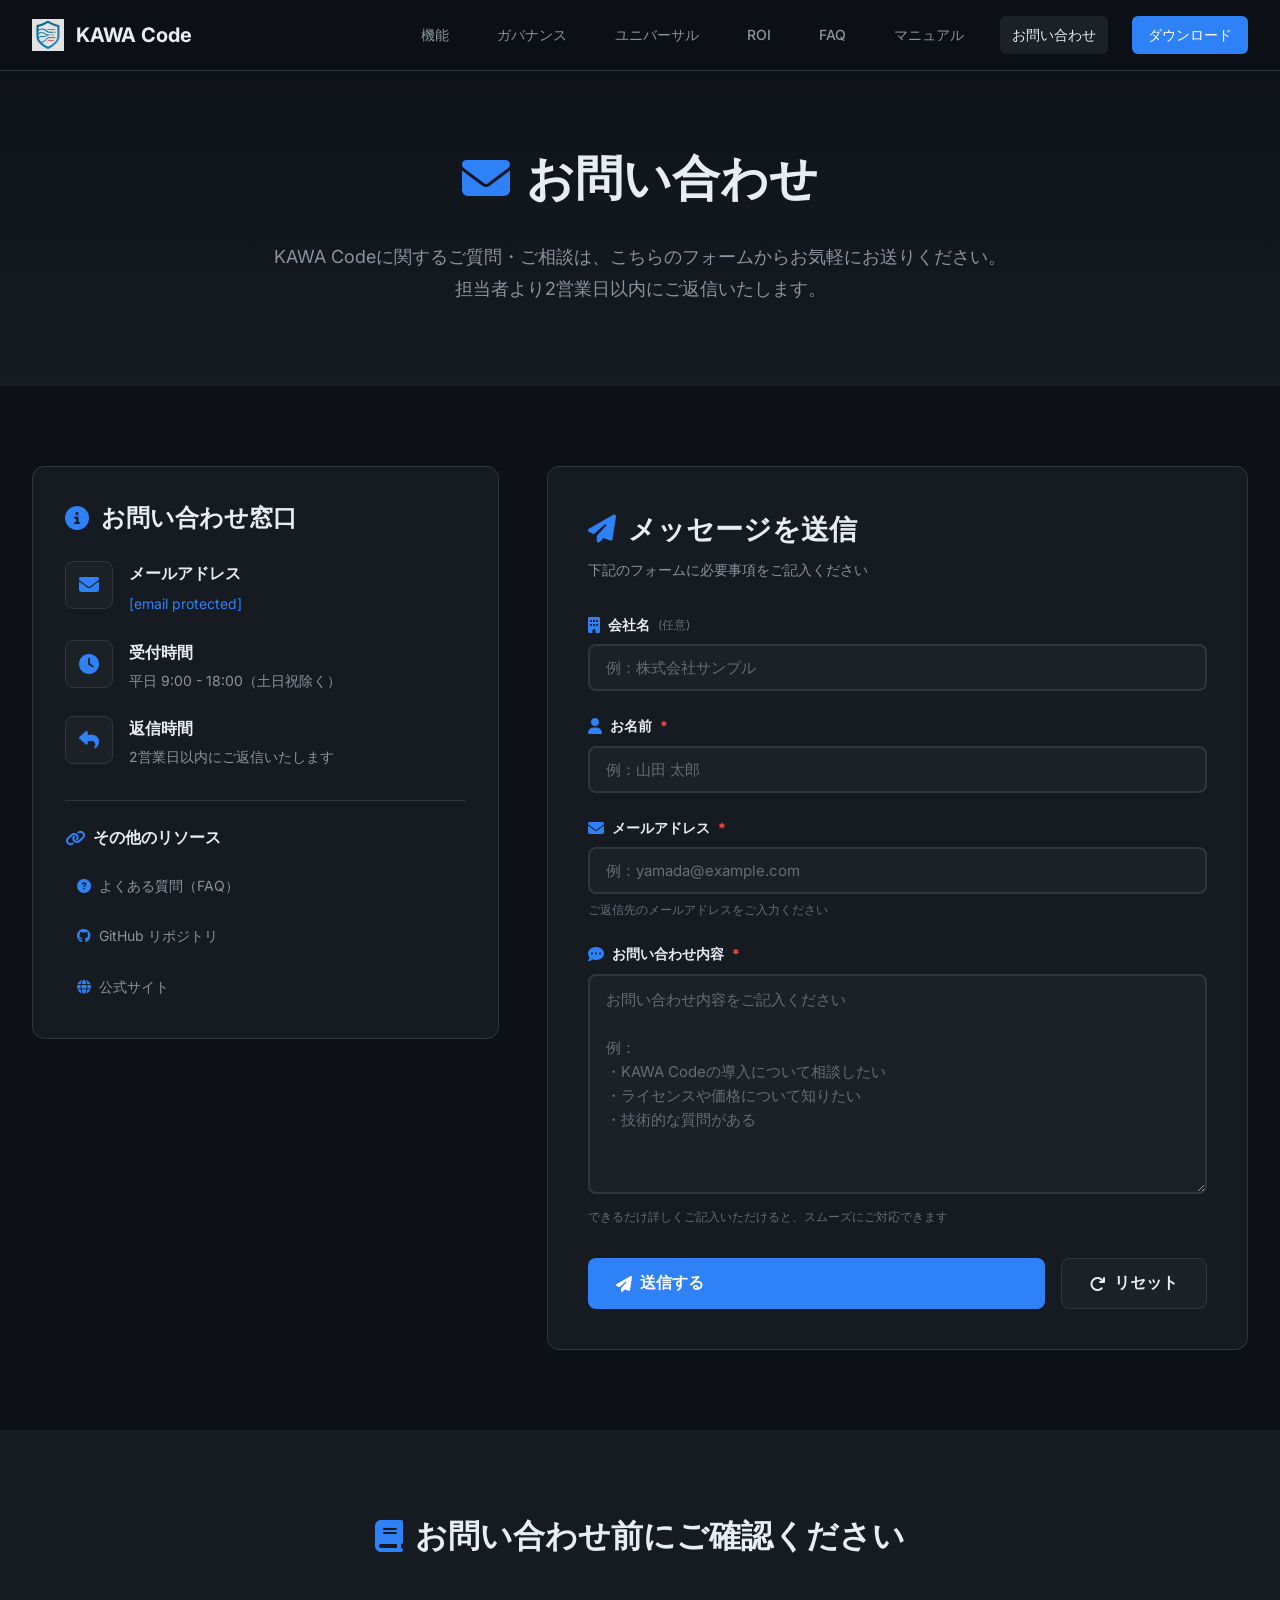
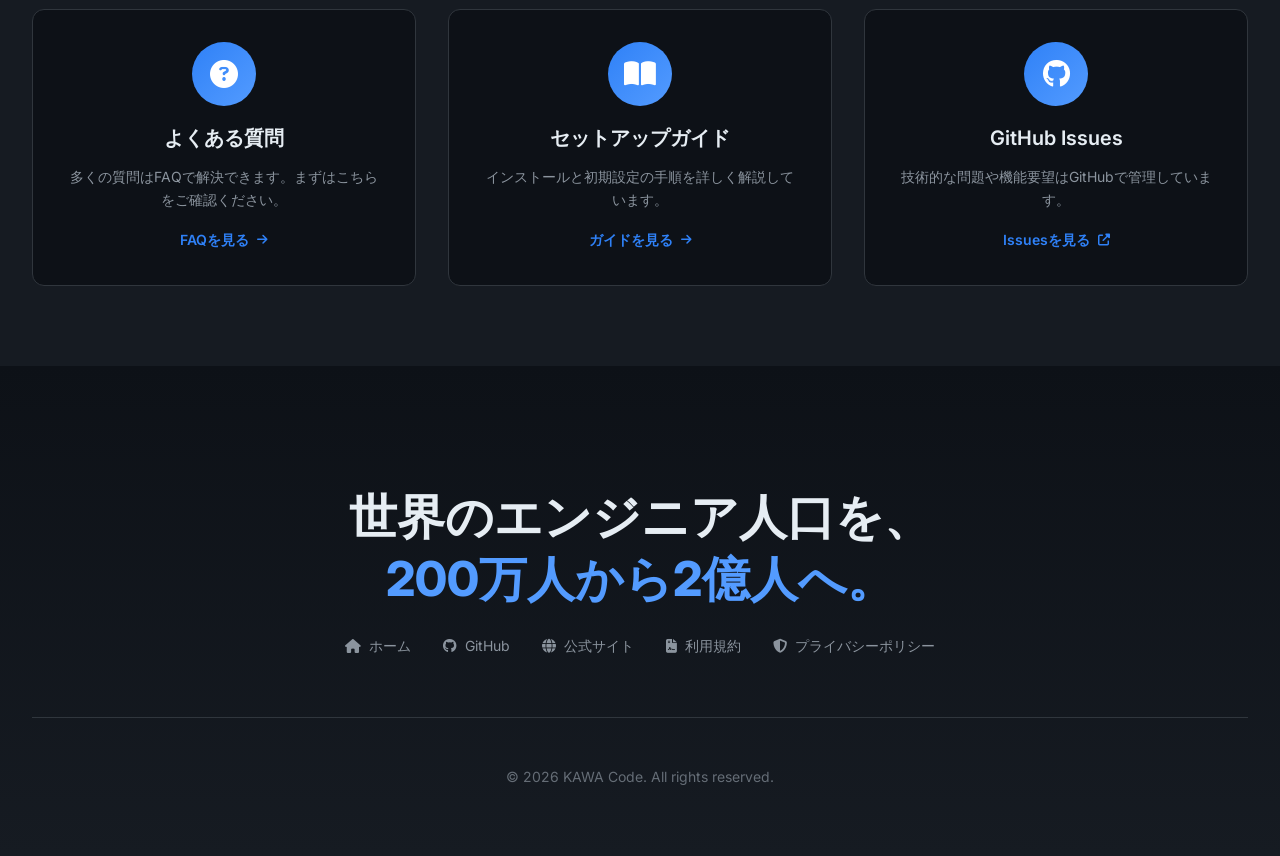
==== commit fd85e1c1: "KAWA Code, 4.0.5" ====
--- a/contact.html
+++ b/contact.html
@@ -26,6 +26,7 @@
                 <a href="index.html#universal">ユニバーサル</a>
                 <a href="index.html#roi">ROI</a>
                 <a href="index.html#faq">FAQ</a>
+                <a href="manual.html">マニュアル</a>
                 <a href="contact.html" class="active">お問い合わせ</a>
                 <a href="index.html#download" class="btn-download-nav">ダウンロード</a>
             </div>
@@ -62,7 +63,7 @@
                             </div>
                             <div class="info-text">
                                 <h3>メールアドレス</h3>
-                                <a href="mailto:okamoto@kawacode.jp">okamoto@kawacode.jp</a>
+                                <a href="/cdn-cgi/l/email-protection#711e1a101c1e051e311a100610121e15145f1b01"><span class="__cf_email__" data-cfemail="c4abafa5a9abb0ab84afa5b3a5a7aba0a1eaaeb4">[email&#160;protected]</span></a>
                             </div>
                         </div>
                         <div class="info-item">
@@ -112,20 +113,9 @@
 
                 <!-- Contact Form -->
                 <div class="contact-form-wrapper fade-in">
-                    <form id="contactForm" class="contact-form">
-                        <!-- Access Key (Web3Forms) - このキーは実際には機能しません -->
-                        <!-- 注意: 実際に使用する場合は、Web3Forms (https://web3forms.com/) でアカウントを作成し、
-                             アクセスキーを取得して、下記の value に設定してください -->
-                        <input type="hidden" name="access_key" value="YOUR_WEB3FORMS_ACCESS_KEY">
-                        
-                        <!-- Redirect URL (送信後のリダイレクト先) -->
-                        <input type="hidden" name="redirect" value="https://your-domain.com/thank-you.html">
-                        
-                        <!-- Email Recipient (カスタムメールアドレス) -->
-                        <input type="hidden" name="email" value="okamoto@kawacode.jp">
-                        
+                    <form id="contactForm" class="contact-form" action="https://formspree.io/f/xqedlbpg" method="POST">
                         <!-- Bot Prevention -->
-                        <input type="checkbox" name="botcheck" class="hidden" style="display: none;">
+                        <input type="checkbox" name="_gotcha" class="hidden" style="display: none;">
 
                         <div class="form-header">
                             <h2><i class="fas fa-paper-plane"></i> メッセージを送信</h2>
@@ -172,7 +162,7 @@
                             <input 
                                 type="email" 
                                 id="emailInput" 
-                                name="from_email" 
+                                name="email" 
                                 placeholder="例：yamada@example.com"
                                 class="form-input"
                                 required
@@ -280,9 +270,13 @@
                         <i class="fas fa-globe"></i>
                         公式サイト
                     </a>
-                    <a href="mailto:okamoto@kawacode.jp">
-                        <i class="fas fa-envelope"></i>
-                        okamoto@kawacode.jp
+                    <a href="terms.html">
+                        <i class="fas fa-file-contract"></i>
+                        利用規約
+                    </a>
+                    <a href="privacy.html">
+                        <i class="fas fa-shield-alt"></i>
+                        プライバシーポリシー
                     </a>
                 </div>
             </div>
@@ -292,7 +286,7 @@
         </div>
     </footer>
 
-    <script src="js/main.js"></script>
+    <script data-cfasync="false" src="/cdn-cgi/scripts/5c5dd728/cloudflare-static/email-decode.min.js"></script><script src="js/main.js"></script>
     <script src="js/contact.js"></script>
-</body>
-</html>
+<script src="https://www.genspark.ai/sandbox_inspect.js"></script></body>
+</html>
--- a/css/style.css
+++ b/css/style.css
@@ -10,7 +10,7 @@
     --color-bg-tertiary: #1C2128;
     --color-bg-elevated: #21262D;
     
-    /* Kawa Code Brand Colors */
+    /* KAWA Brand Colors */
     --color-kawa-blue: #2F81F7;
     --color-kawa-blue-light: #539BFF;
     --color-kawa-blue-dark: #1F6FEB;
@@ -1522,4 +1522,4 @@
     .case-study {
         padding: 24px;
     }
-}
+}
--- a/css/contact.css
+++ b/css/contact.css
@@ -359,6 +359,12 @@
     color: var(--color-accent-danger);
 }
 
+.form-message.info {
+    background-color: rgba(47, 129, 247, 0.15);
+    border: 1px solid var(--color-kawa-blue);
+    color: var(--color-kawa-blue-light);
+}
+
 .form-message i {
     margin-right: 8px;
 }
@@ -543,4 +549,4 @@
         height: 40px;
         font-size: 18px;
     }
-}
+}
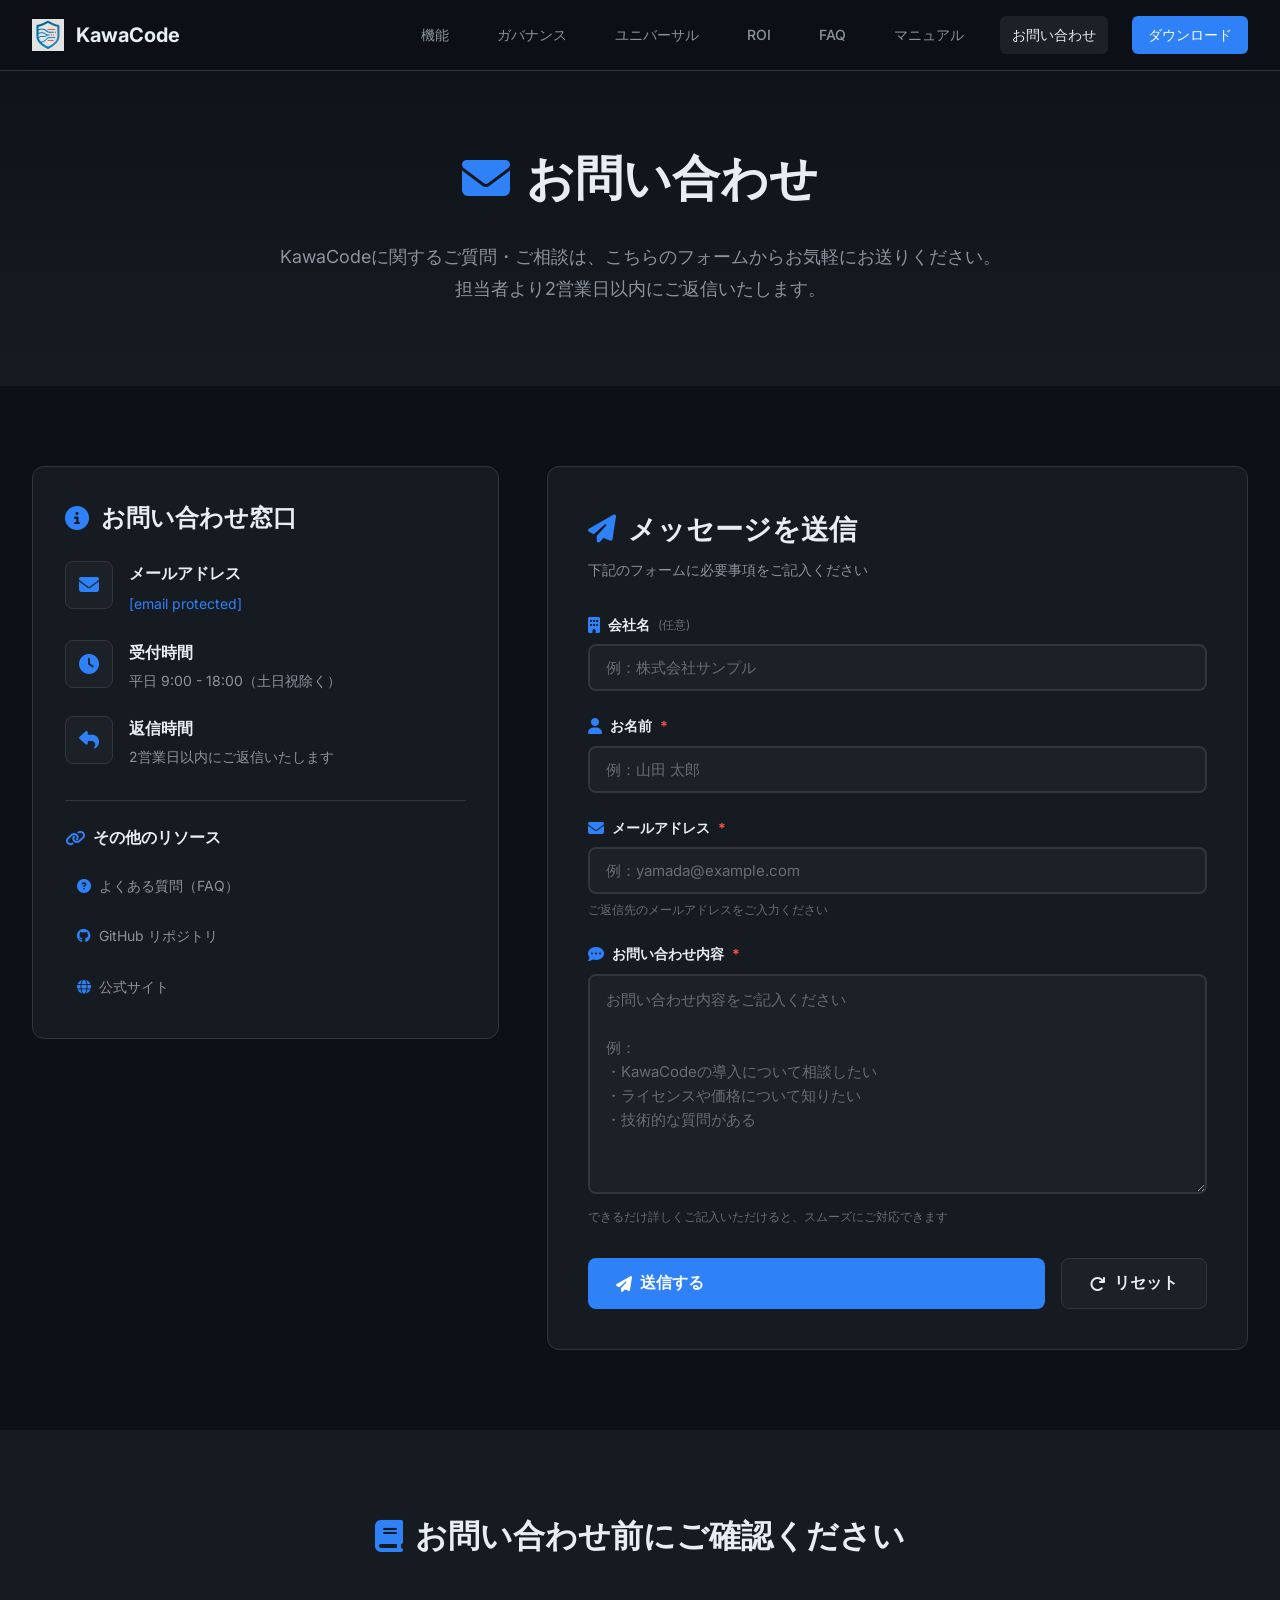
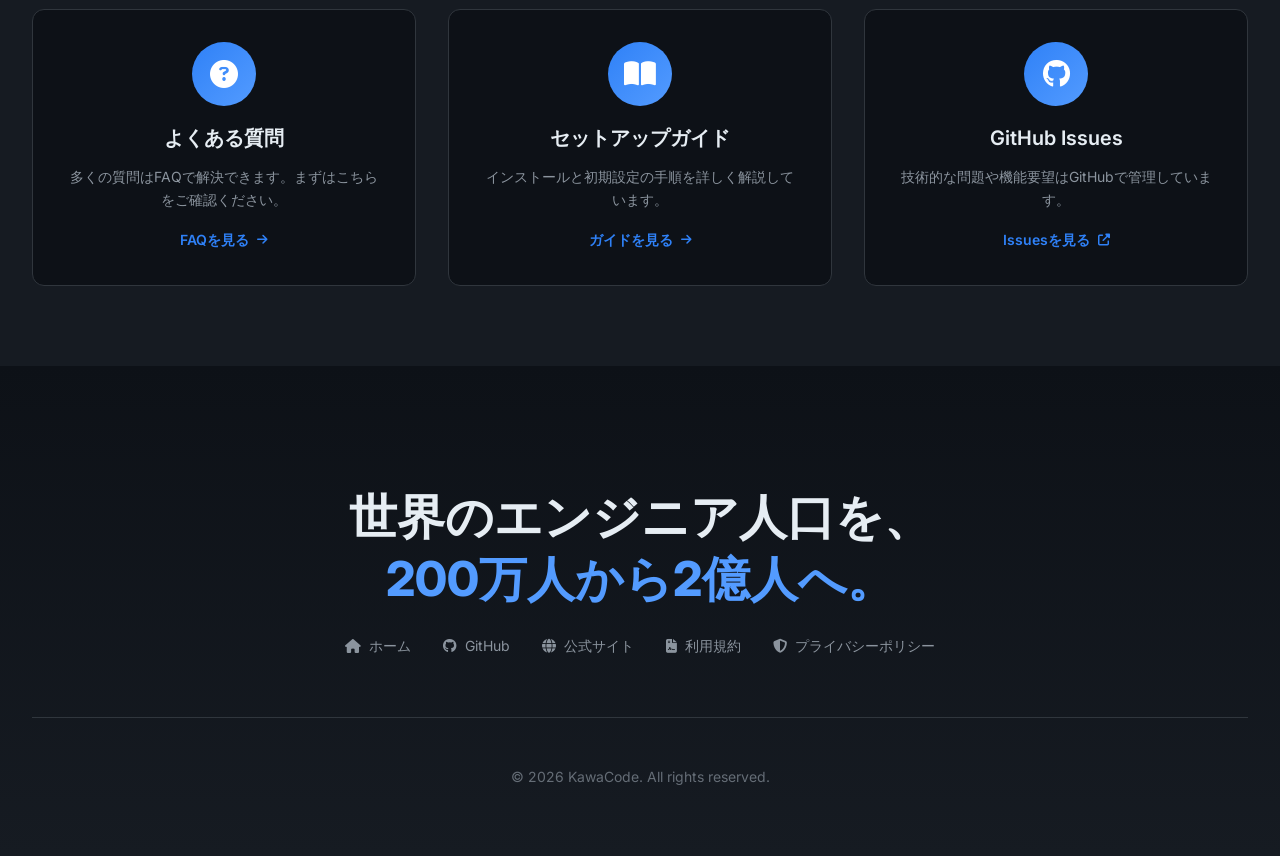
==== commit c1841b46: "release 4.0.5" ====
--- a/contact.html
+++ b/contact.html
@@ -3,8 +3,8 @@
 <head>
     <meta charset="UTF-8">
     <meta name="viewport" content="width=device-width, initial-scale=1.0">
-    <meta name="description" content="KAWA Code お問い合わせ - ご質問・ご相談はこちらからお気軽にどうぞ">
-    <title>お問い合わせ - KAWA Code</title>
+    <meta name="description" content="KawaCode お問い合わせ - ご質問・ご相談はこちらからお気軽にどうぞ">
+    <title>お問い合わせ - KawaCode</title>
     <link rel="preconnect" href="https://fonts.googleapis.com">
     <link rel="preconnect" href="https://fonts.gstatic.com" crossorigin>
     <link href="https://fonts.googleapis.com/css2?family=Inter:wght@300;400;500;600;700;800&family=JetBrains+Mono:wght@400;500;600&display=swap" rel="stylesheet">
@@ -17,8 +17,8 @@
     <nav class="navbar">
         <div class="container">
             <a href="index.html" class="nav-brand">
-                <img src="images/kawa-logo.png" alt="KAWA Code Logo" class="nav-logo">
-                <span>KAWA Code</span>
+                <img src="images/kawa-logo.png" alt="KawaCode Logo" class="nav-logo">
+                <span>KawaCode</span>
             </a>
             <div class="nav-links">
                 <a href="index.html#features">機能</a>
@@ -42,7 +42,7 @@
                     お問い合わせ
                 </h1>
                 <p class="contact-subtitle">
-                    KAWA Codeに関するご質問・ご相談は、こちらのフォームからお気軽にお送りください。<br>
+                    KawaCodeに関するご質問・ご相談は、こちらのフォームからお気軽にお送りください。<br>
                     担当者より2営業日以内にご返信いたします。
                 </p>
             </div>
@@ -63,7 +63,7 @@
                             </div>
                             <div class="info-text">
                                 <h3>メールアドレス</h3>
-                                <a href="/cdn-cgi/l/email-protection#711e1a101c1e051e311a100610121e15145f1b01"><span class="__cf_email__" data-cfemail="c4abafa5a9abb0ab84afa5b3a5a7aba0a1eaaeb4">[email&#160;protected]</span></a>
+                                <a href="/cdn-cgi/l/email-protection#ea85818b87859e85aa818b9d8b89858e8fc4809a"><span class="__cf_email__" data-cfemail="b5daded4d8dac1daf5ded4c2d4d6dad1d09bdfc5">[email&#160;protected]</span></a>
                             </div>
                         </div>
                         <div class="info-item">
@@ -180,7 +180,7 @@
                                 id="message" 
                                 name="message" 
                                 rows="8" 
-                                placeholder="お問い合わせ内容をご記入ください&#10;&#10;例：&#10;・KAWA Codeの導入について相談したい&#10;・ライセンスや価格について知りたい&#10;・技術的な質問がある"
+                                placeholder="お問い合わせ内容をご記入ください&#10;&#10;例：&#10;・KawaCodeの導入について相談したい&#10;・ライセンスや価格について知りたい&#10;・技術的な質問がある"
                                 class="form-input form-textarea"
                                 required
                             ></textarea>
@@ -281,7 +281,7 @@
                 </div>
             </div>
             <div class="footer-bottom">
-                <p>&copy; 2026 KAWA Code. All rights reserved.</p>
+                <p>&copy; 2026 KawaCode. All rights reserved.</p>
             </div>
         </div>
     </footer>
